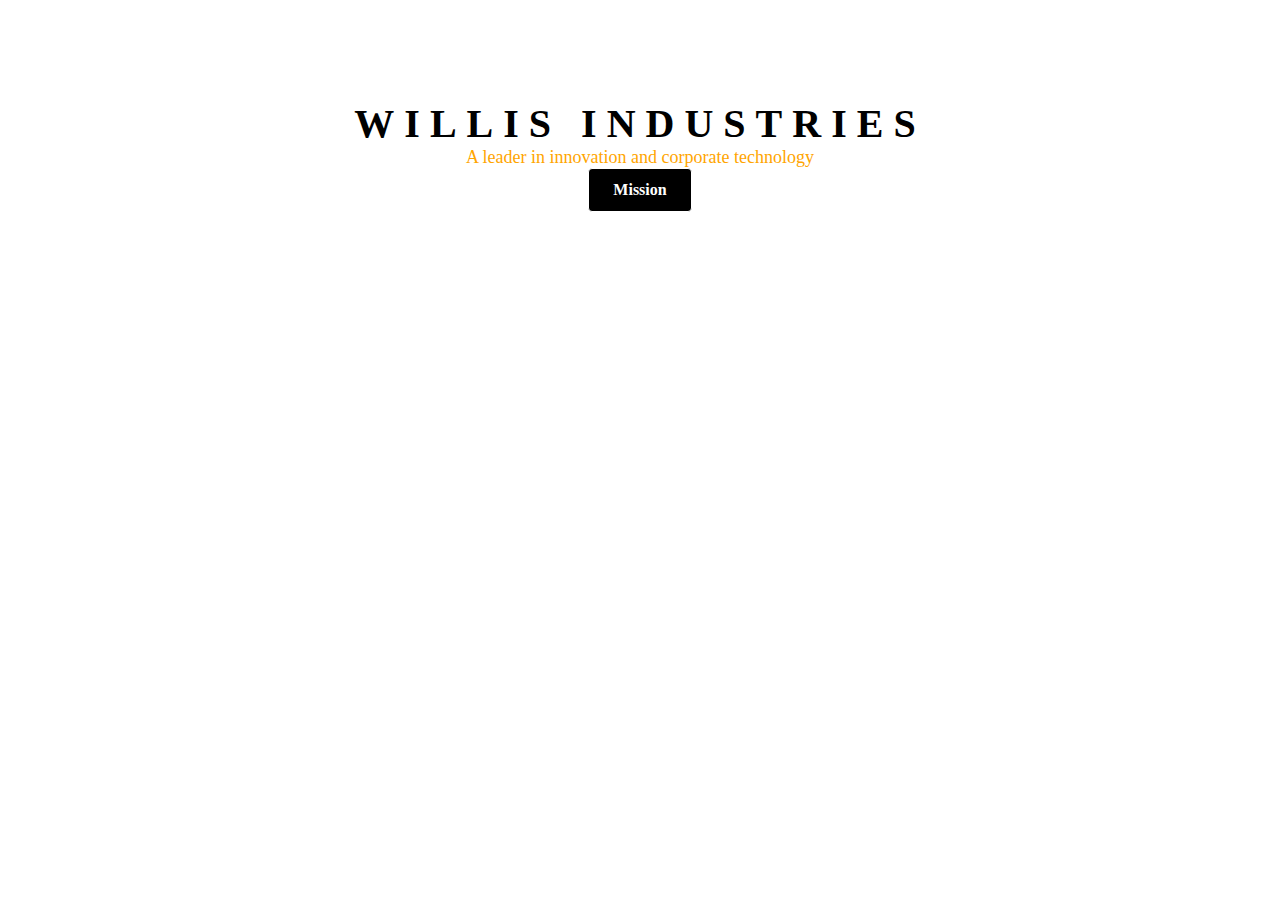
==== index.html @ cfcd04dc "test again" ====
<!DOCTYPE html>
<html lang="en">
<head>
  <title>Willis Industries</title>
  <meta name="viewport" content="width=device-width, initial-scale=1.0">
  <link rel="stylesheet" type="text/css" href="styles.css">
  <script src="script.js"></script>
  <link rel="stylesheet" href="https://cdnjs.cloudflare.com/ajax/libs/font-awesome/6.0.0-beta3/css/all.min.css">
  <link rel="stylesheet" href="https://cdnjs.cloudflare.com/ajax/libs/font-awesome/5.15.4/css/all.min.css" />


</head>
<body>

  <section class="hero">
    <div class="hero-content">
      <h1>WILLIS INDUSTRIES</h1>
      <p>A leader in innovation and corporate technology</p>
      <a href="mission.html" class="cta-button">Mission</a>
    </div>
  </section>

 















</body>
</html>
---- styles.css ----
/* Global styles */
* {
  margin: 0;
  padding: 0;
  box-sizing: border-box;
}









/*Styling for the Hero Section */

/* Hero Section */
.hero {
  color: #000000;
  padding: 100px 0;
  text-align: center;
  position: relative;

}


.hero h1 {
  letter-spacing: 10px;
  font-size: 40px;
}

.hero p {
  font-size: 18px;
  color: orange;
}




.cta-button {
  display: inline-block;
  padding: 12px 24px;
  background-color: #000;
  border: 1px solid #fff;
  color: #fff;
  text-decoration: none;
  border-radius: 4px;
  font-weight: bold;
}

.cta-button:hover {
  background-color: #fff;
  color: #000;
}
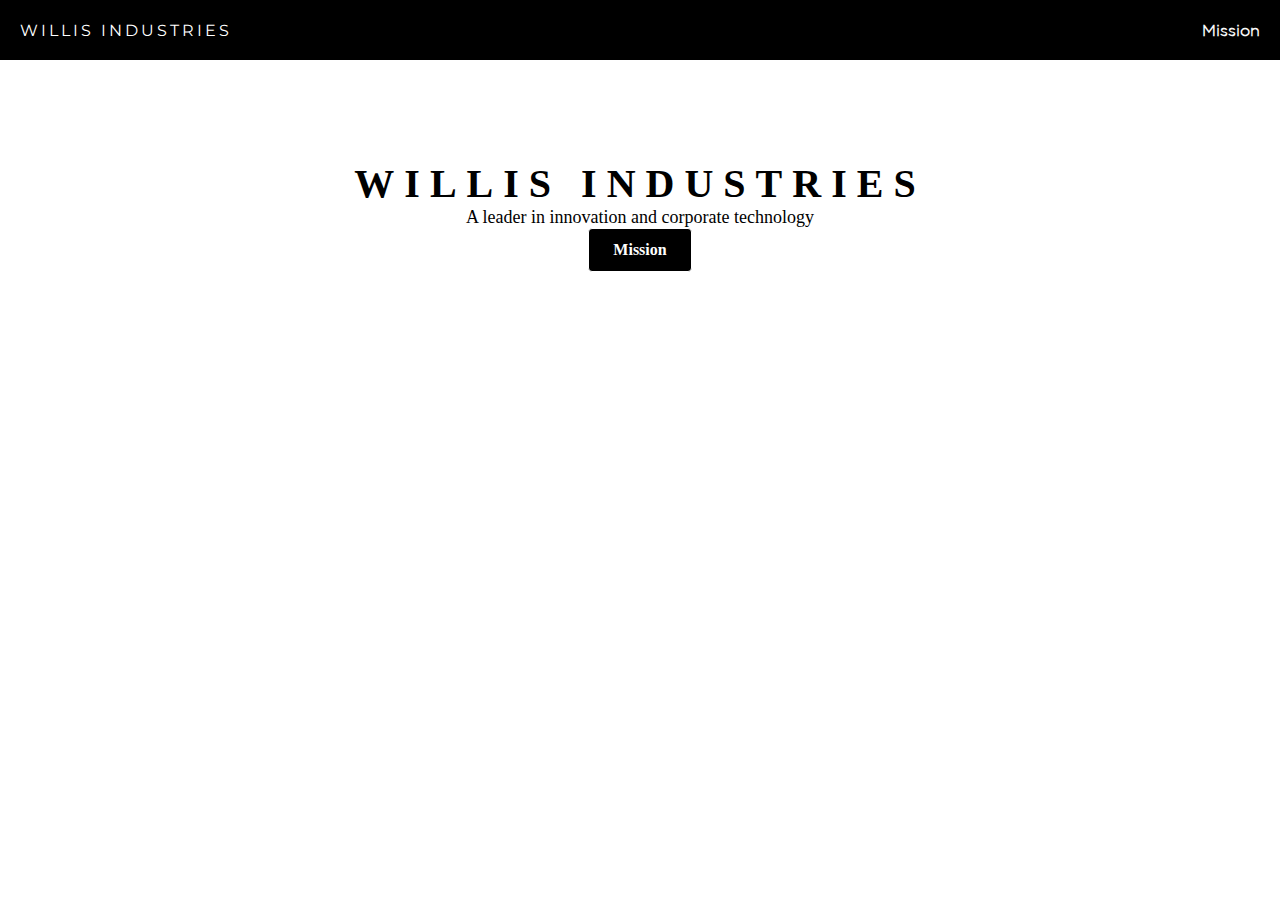
==== commit b1486e78: "test again" ====
--- a/index.html
+++ b/index.html
@@ -11,6 +11,20 @@
 
 </head>
 <body>
+  <nav class="navbar">
+    <div class="navbar-logo">
+      <a href="index.html">WILLIS INDUSTRIES</a>
+    </div>
+    <div class="navbar-menu-container">
+      <ul class="navbar-menu">
+        <li class="navbar-item"><a href="mission.html" class="navbar-link">Mission</a></li>
+      </ul>
+    </div>
+  </nav>
+
+
+
+
 
   <section class="hero">
     <div class="hero-content">
--- a/styles.css
+++ b/styles.css
@@ -4,6 +4,135 @@
   padding: 0;
   box-sizing: border-box;
 }
+
+@font-face {
+  font-family: 'Gotham';
+  src: url(font/GothamBook.ttf);
+}
+
+@font-face {
+  font-family: 'Gotham2';
+  src: url(font/GothamLight.ttf);
+
+}
+
+@font-face {
+  font-family: 'Gotham Bold';
+  src: url(font/Gotham-Bold.otf);
+}
+
+@font-face {
+  font-family: 'Montserrat';
+  src: url(font/Montserrat-Regular.ttf);
+}
+
+@font-face {
+  font-family: 'Montserrat Bold';
+  src: url(font/Montserrat-Bold.ttf);
+}
+/* navbar.css */
+
+
+
+
+/* Style the navbar */
+.navbar {
+  background-color: black;
+  height: 60px;
+  display: flex;
+  align-items: center;
+  justify-content: space-between;
+  padding: 0 20px;
+  position: sticky;
+  top: 0px;
+  left: 0;
+  width: 100%;
+  z-index: 3;
+
+}
+
+/* Add this CSS rule for the hover effect on navbar links */
+.navbar-link {
+  position: relative;
+  text-decoration: none;
+  color: #F8F8F8;
+  font-size: 16px;
+  font-weight: bold;
+  transition: color 0.3s ease;
+}
+
+.navbar-link:hover {
+  color: black;
+}
+
+.navbar-link::before {
+  content: "";
+  position: absolute;
+  top: 0;
+  left: 0;
+  background-color: white;
+  opacity: 0;
+  transform: translate(-12.5%, -36%);
+  width: calc(100% + 20px);
+  height: calc(100% + 40px);
+  transition: opacity 0.3s ease;
+  z-index: -1;
+  pointer-events: none;
+}
+
+/* Add this CSS rule for the font color transition on hover */
+.navbar-link:hover::before {
+  opacity: 1;
+  transform: translate(-12.5%, -36%) scale(1.05);
+}
+
+/* Modify the CSS rule for the scroll effect */
+.navbar-scrolled {
+  background-color: rgb(255, 255, 255);
+  border-bottom: .5px solid rgb(241, 241, 241);
+}
+
+.navbar-scrolled .navbar-link::before {
+  background-color: black;
+}
+
+/* Add this CSS rule for the font color transition on hover when scrolled */
+.navbar-scrolled .navbar-link:hover {
+  color: black;
+}
+
+
+
+
+
+/* Style the navbar logo */
+.navbar-logo {
+  width: auto;
+}
+
+.navbar-logo a {
+  text-decoration: none;
+  color: white;
+  font-family: 'Montserrat';
+  letter-spacing: 3px;
+}
+
+
+
+/* Style the navbar items */
+.navbar-item {
+  display: inline-block;
+  margin-left: 20px;
+  font-family: 'Gotham2'
+}
+
+
+
+
+
+/* Rest of your existing navbar styles */
+
+
 
 
 
@@ -32,7 +161,6 @@
 
 .hero p {
   font-size: 18px;
-  color: orange;
 }
 
 
@@ -52,9 +180,29 @@
 .cta-button:hover {
   background-color: #fff;
   color: #000;
-}
-
-
-
-
-
+  font-family: 'Gotham2'
+}
+
+
+
+/* About Section */
+
+
+
+
+.letter-content p {
+  margin-bottom: 10px;
+  line-height: 25px;
+}
+
+.letter {
+  max-width: 500px;
+  margin: 0 auto;
+  background-color: #fff;
+  padding: 30px 20px;
+  border: 1px solid #ccc;
+  border-radius: 5px;
+  text-align: left;
+  height: 100%;
+}
+
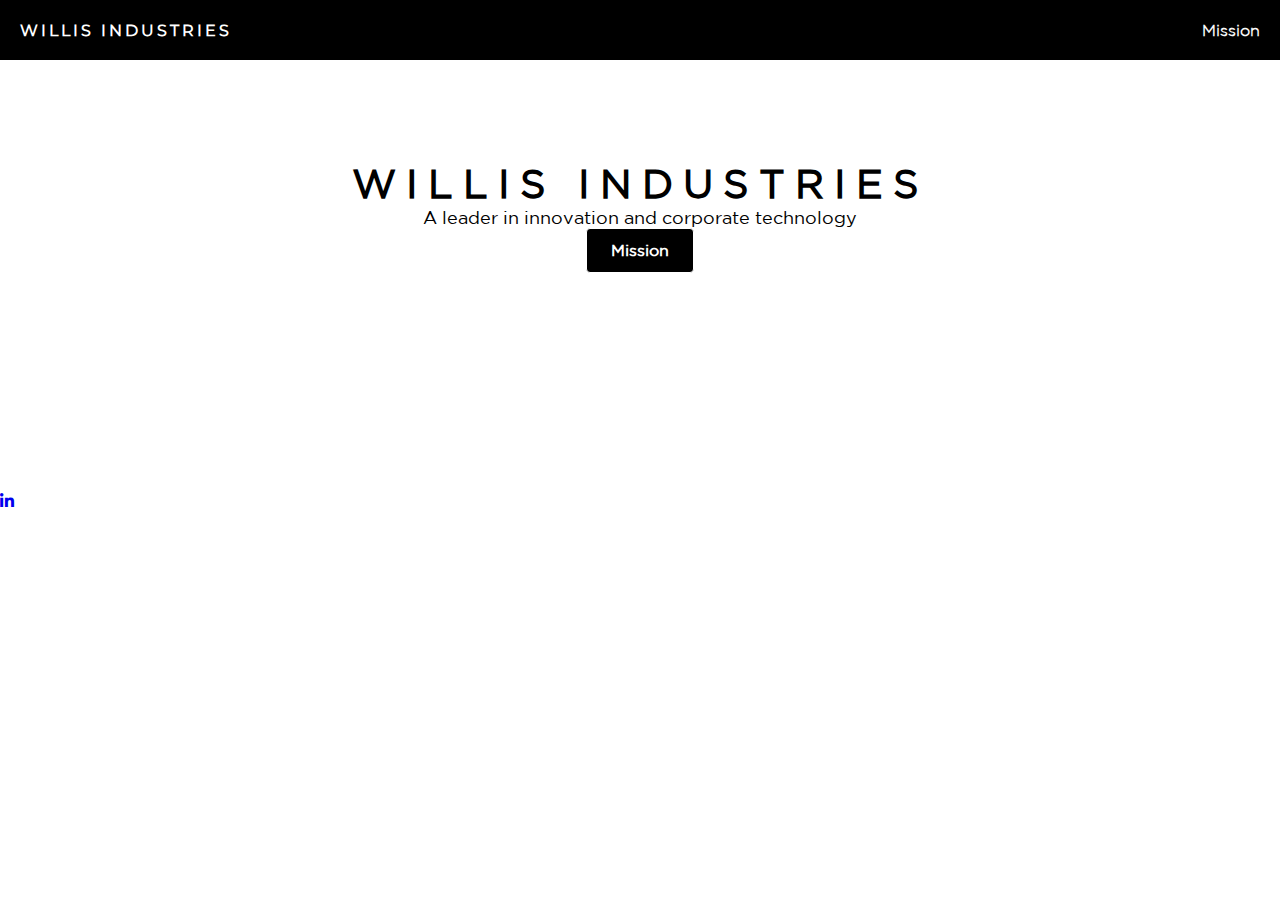
==== commit fc83c2a1: "footer and body" ====
--- a/index.html
+++ b/index.html
@@ -13,7 +13,7 @@
 <body>
   <nav class="navbar">
     <div class="navbar-logo">
-      <a href="index.html">WILLIS INDUSTRIES</a>
+      <a href="index.html"><strong>WILLIS INDUSTRIES</strong></a>
     </div>
     <div class="navbar-menu-container">
       <ul class="navbar-menu">
@@ -28,7 +28,7 @@
 
   <section class="hero">
     <div class="hero-content">
-      <h1>WILLIS INDUSTRIES</h1>
+      <h1><strong>WILLIS INDUSTRIES</strong></h1>
       <p>A leader in innovation and corporate technology</p>
       <a href="mission.html" class="cta-button">Mission</a>
     </div>
@@ -39,6 +39,23 @@
 
 
 
+<footer class="footer">
+  <div class="footer-links">
+    <ul>
+      <li><a href="#">Mission</a></li>
+      <li><a href="#">Solutions</a></li>
+      <li><a href="#">Projects</a></li>
+      <li><a href="#">Investors</a></li>
+      <li><a href="#">Reports</a></li>
+    </ul>
+  </div>
+  <div class="footer-info">
+    <p>&copy; 2023 Willis Industries. All rights reserved.</p>
+    <ul class="footer-social">
+      <li><a href="https://www.linkedin.com/company/willisindustries"><i class="fab fa-linkedin-in"></i></a></li>
+    </ul>
+  </div>
+</footer>
 
 
 
--- a/styles.css
+++ b/styles.css
@@ -32,6 +32,11 @@
 }
 /* navbar.css */
 
+/* Reset default margin and padding */
+body, nav, ul, li {
+  font-family: 'Gotham', Arial, Helvetica, sans-serif;
+  color: #fff;
+}
 
 
 
@@ -183,7 +188,33 @@
   font-family: 'Gotham2'
 }
 
-
+/*test*/
+
+
+
+
+/* Footer Section */
+.footer {
+  padding: 10px 0;
+}
+
+.footer-links li {
+  margin: 0 5px;
+}
+
+.footer-info p {
+  font-size: 12px;
+}
+
+.footer-social a {
+  font-size: 16px;
+}
+
+.footer-links a {
+  font-size: 12px;
+  color: #fff;
+  font-family: 'Gotham Bold';
+}
 
 /* About Section */
 
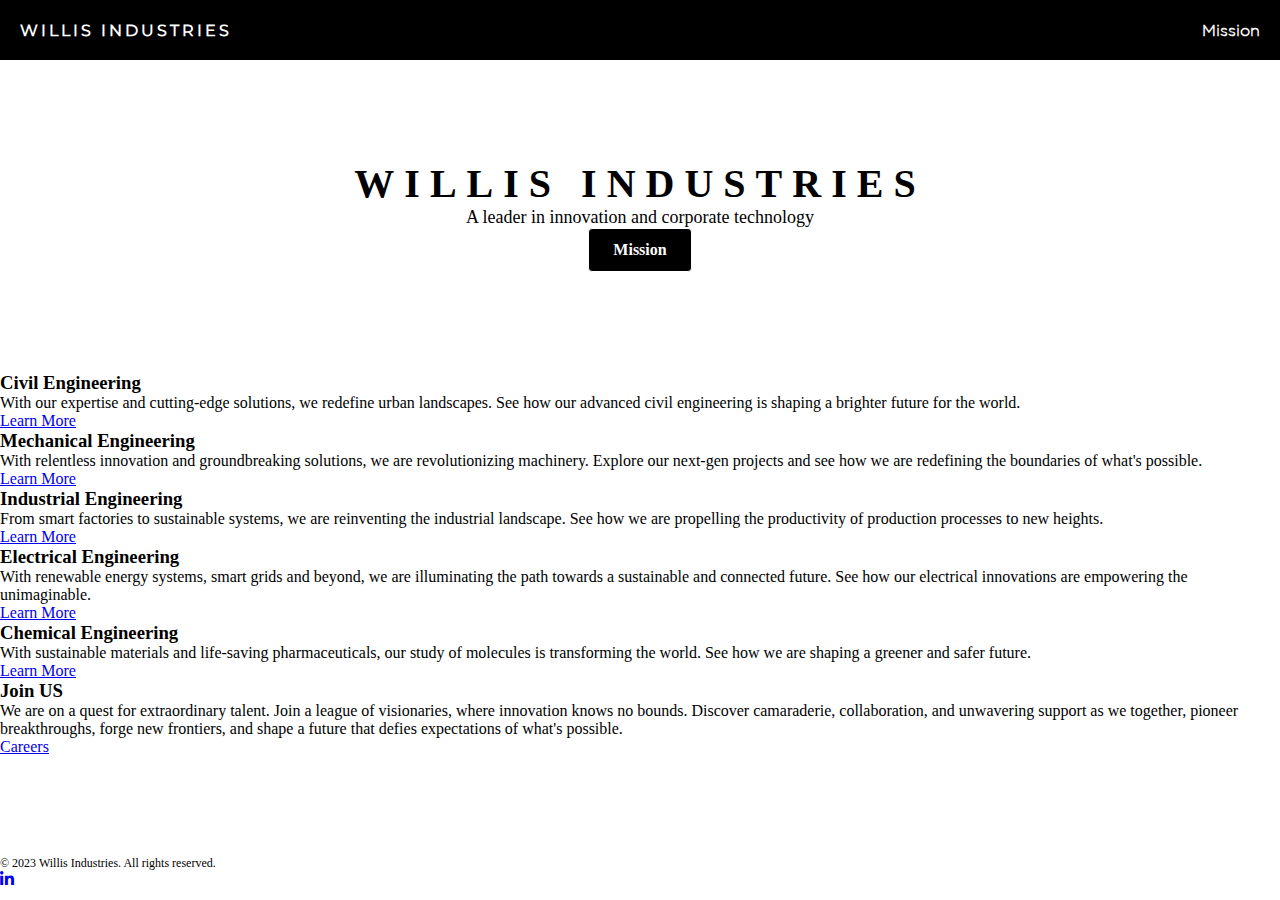
==== commit b87cdec5: "test again (body)" ====
--- a/index.html
+++ b/index.html
@@ -34,7 +34,65 @@
     </div>
   </section>
 
- 
+  <section id="boxes">
+
+
+      <div class="box civil">
+        <div class="box-overlay">
+          <div class="box-content">
+            <h3 class="box-title">Civil Engineering</h3>
+            <p class="box-description">With our expertise and cutting-edge solutions, we redefine urban landscapes. See how our advanced civil engineering is shaping a brighter future for the world.</p>
+            <a href="civil.html" class="box-learn-more">Learn More</a>
+          </div>
+        </div>
+      </div>
+      <div class="box mechanical">
+        <div class="box-overlay">
+          <div class="box-content">
+            <h3 class="box-title">Mechanical Engineering</h3>
+            <p class="box-description">With relentless innovation and groundbreaking solutions, we are revolutionizing machinery. Explore our next-gen projects and see how we are redefining the boundaries of what's possible. </p>
+            <a href="mechanical.html" class="box-learn-more">Learn More</a>
+          </div>
+        </div>
+      </div>
+      <div class="box industrial">
+        <div class="box-overlay">
+          <div class="box-content">
+            <h3 class="box-title">Industrial Engineering</h3>
+            <p class="box-description">From smart factories to sustainable systems, we are reinventing the industrial landscape. See how we are propelling the productivity of production processes to new heights.</p>
+            <a href="industrial.html" class="box-learn-more">Learn More</a>
+          </div>
+        </div>
+      </div>
+      <div class="box electric">
+        <div class="box-overlay">
+          <div class="box-content">
+            <h3 class="box-title">Electrical Engineering</h3>
+            <p class="box-description">With renewable energy systems, smart grids and beyond, we are illuminating the path towards a sustainable and connected future. See how our electrical innovations are empowering the unimaginable.</p>
+            <a href="electrical.html" class="box-learn-more">Learn More</a>
+          </div>
+        </div>
+      </div>
+      <div class="box chemical">
+        <div class="box-overlay">
+          <div class="box-content">
+            <h3 class="box-title">Chemical Engineering</h3>
+            <p class="box-description">With sustainable materials and life-saving pharmaceuticals, our study of molecules is transforming the world. See how we are shaping a greener and safer future.</p>
+            <a href="chemical.html" class="box-learn-more">Learn More</a>
+          </div>
+        </div>
+      </div>
+      <div class="box join">
+        <div class="box-overlay">
+          <div class="box-content">
+            <h3 class="box-title">Join US</h3>
+            <p class="box-description">We are on a quest for extraordinary talent. Join a league of visionaries, where innovation knows no bounds. Discover camaraderie, collaboration, and unwavering support as we together, pioneer breakthroughs, forge new frontiers, and shape a future that defies expectations of what's possible.</p>
+            <a href="carrers.html" class="box-learn-more">Careers</a>
+          </div>
+        </div>
+      </div>
+
+  </section>
 
 
 
--- a/styles.css
+++ b/styles.css
@@ -32,11 +32,6 @@
 }
 /* navbar.css */
 
-/* Reset default margin and padding */
-body, nav, ul, li {
-  font-family: 'Gotham', Arial, Helvetica, sans-serif;
-  color: #fff;
-}
 
 
 
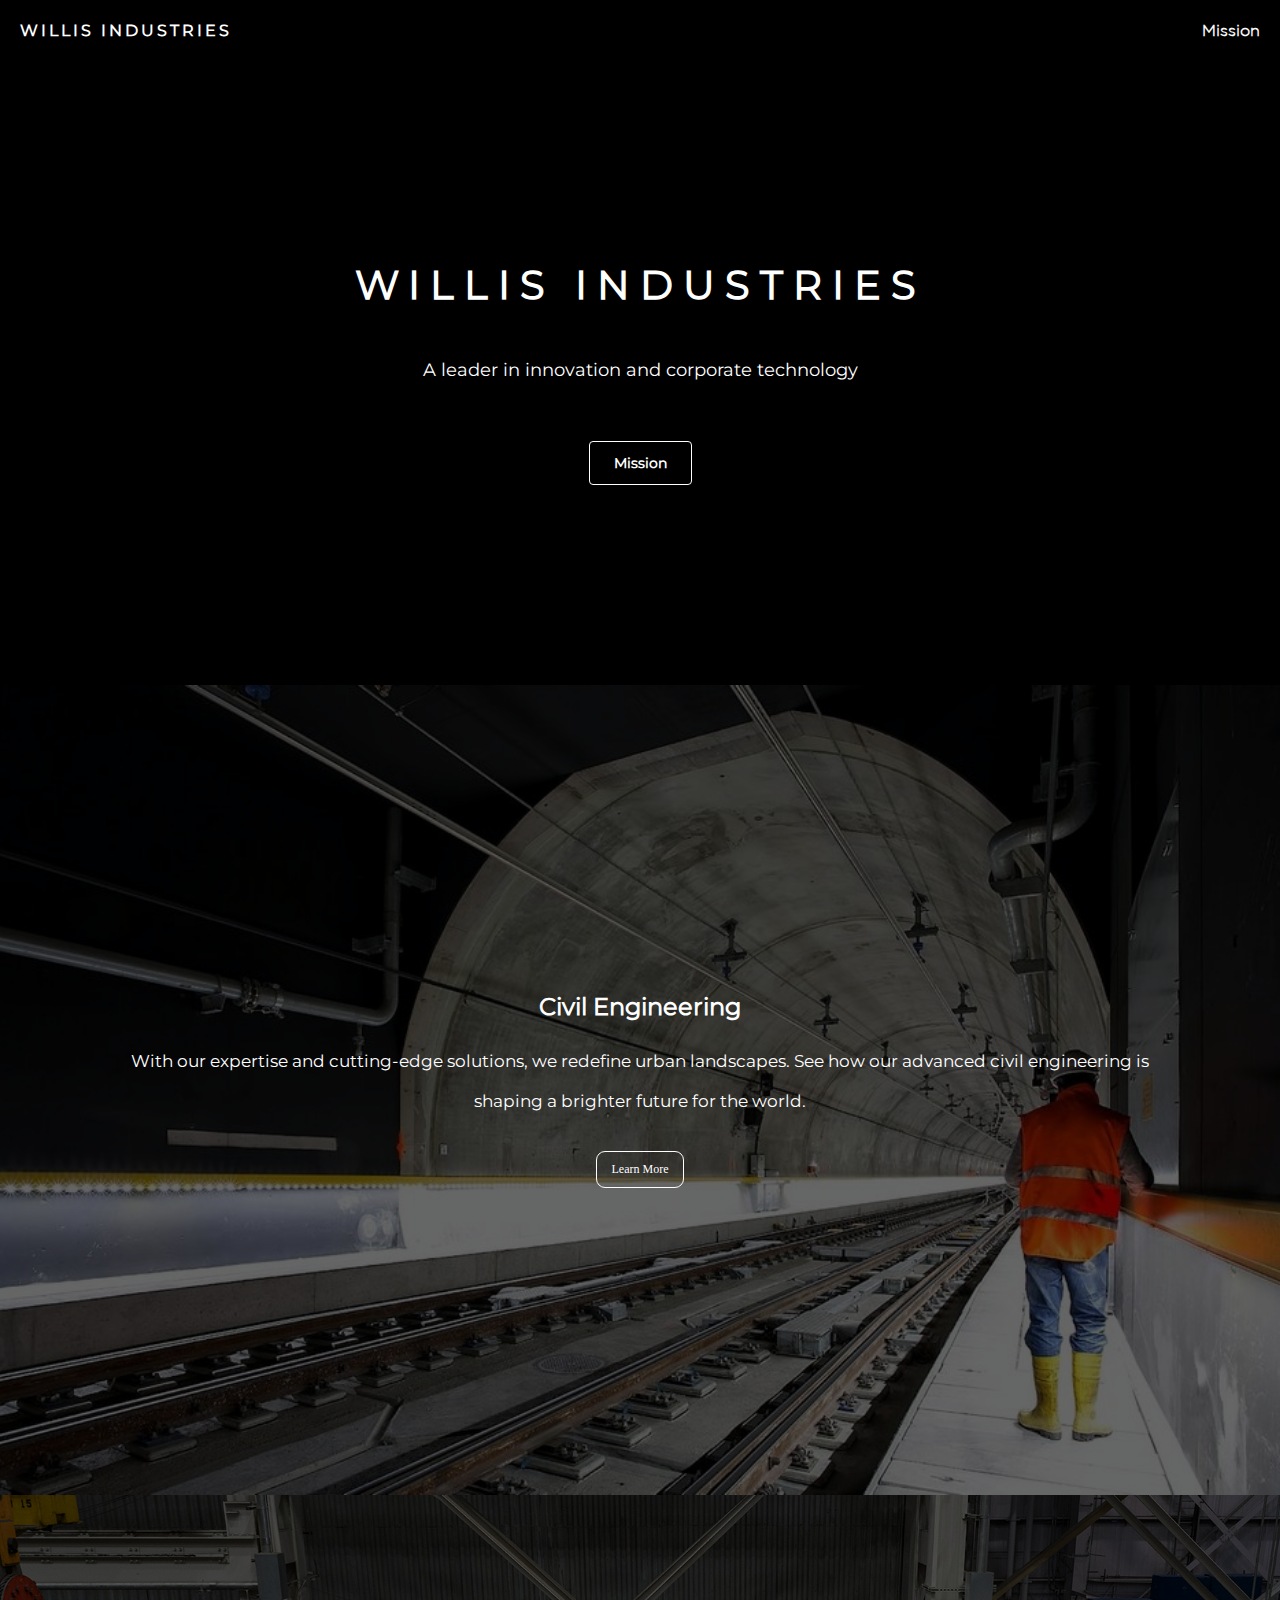
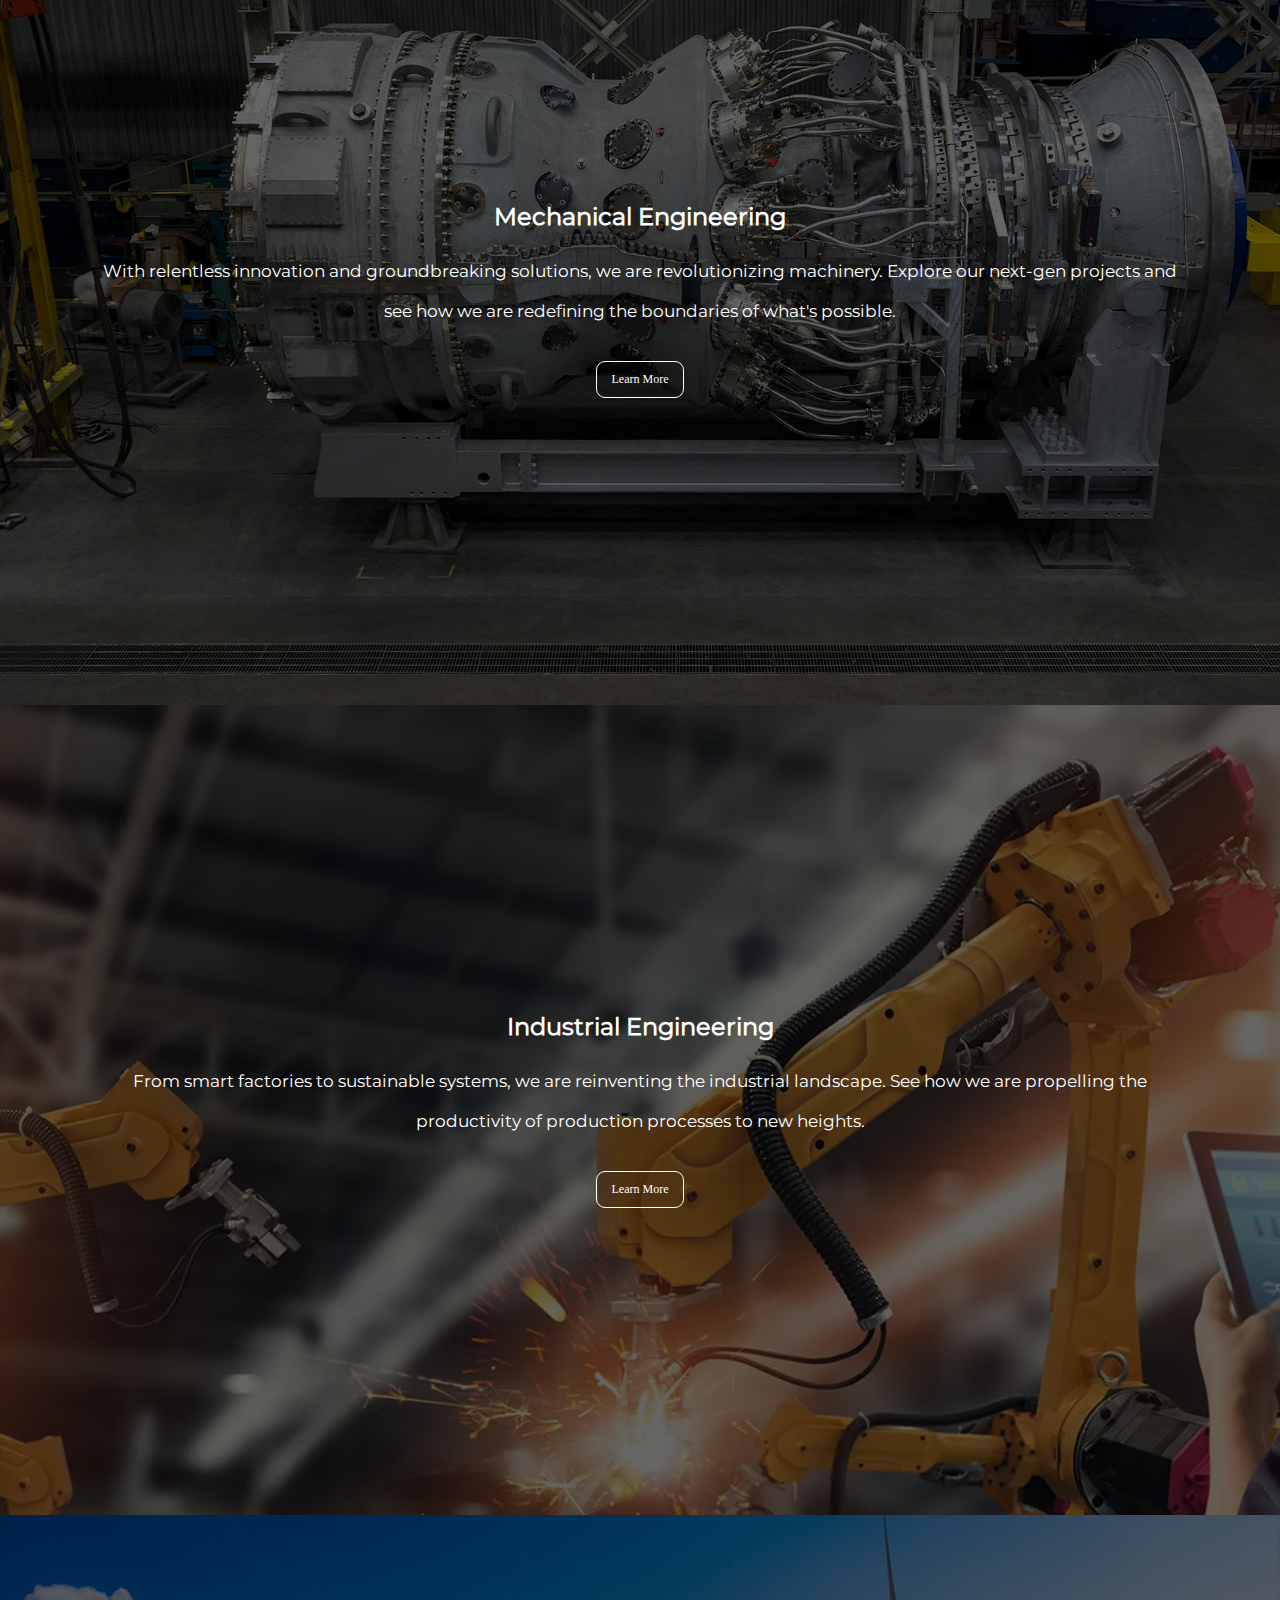
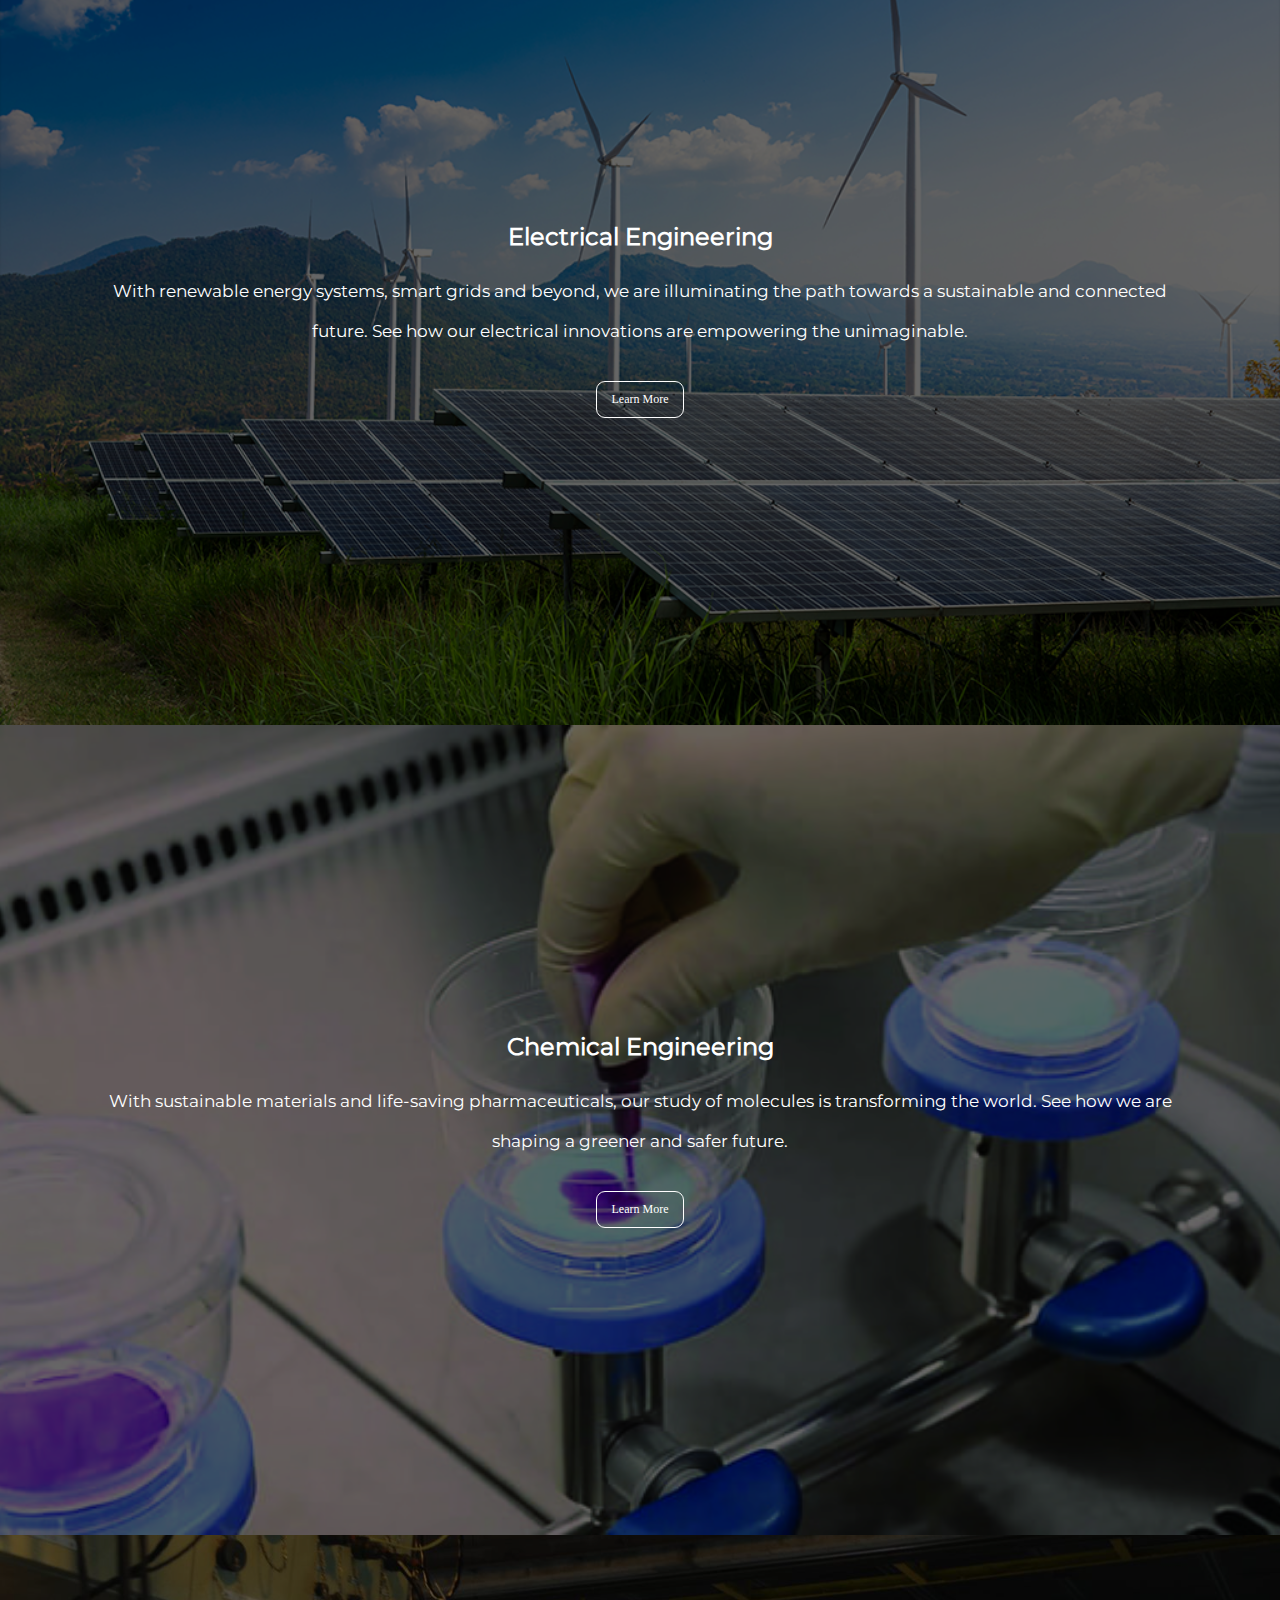
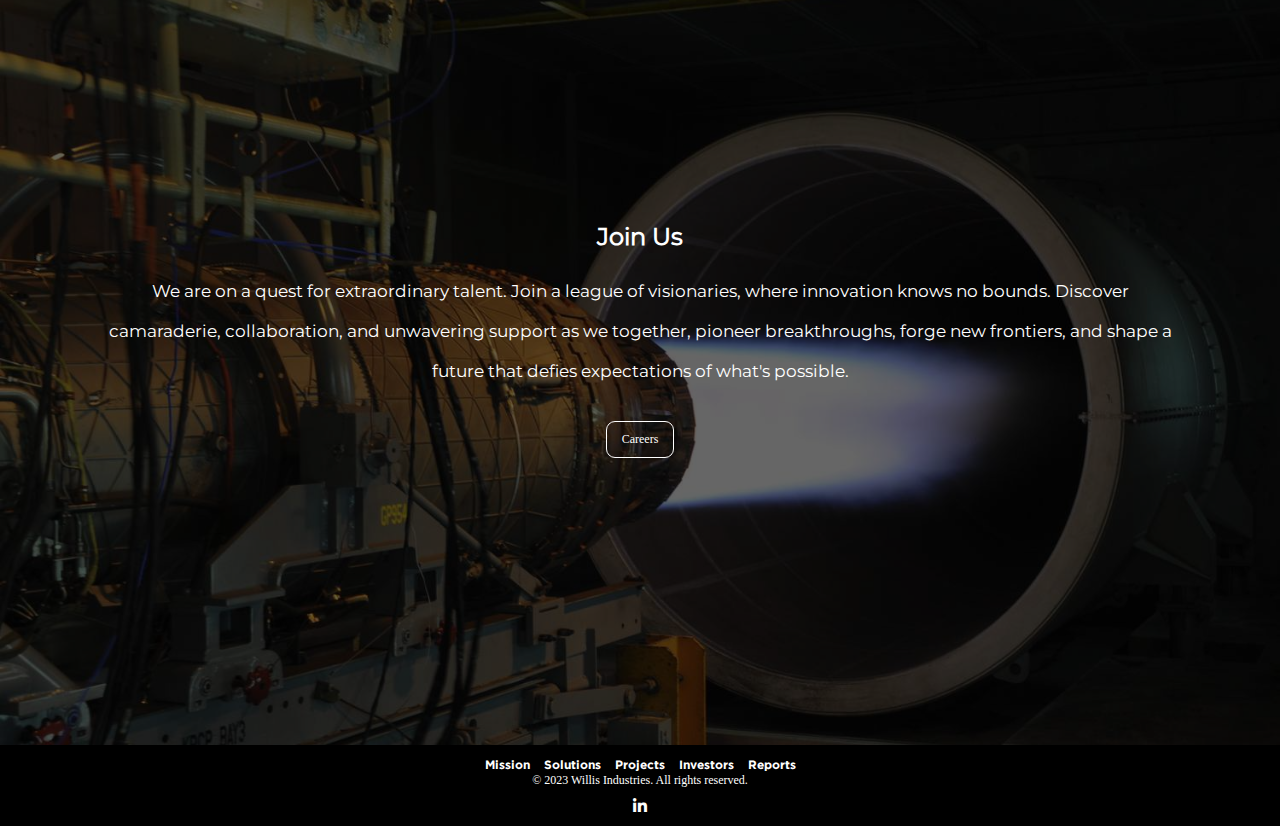
==== commit 2ba2d008: "New Mobile and web CSS styles.CSS" ====
--- a/index.html
+++ b/index.html
@@ -85,7 +85,7 @@
       <div class="box join">
         <div class="box-overlay">
           <div class="box-content">
-            <h3 class="box-title">Join US</h3>
+            <h3 class="box-title">Join Us</h3>
             <p class="box-description">We are on a quest for extraordinary talent. Join a league of visionaries, where innovation knows no bounds. Discover camaraderie, collaboration, and unwavering support as we together, pioneer breakthroughs, forge new frontiers, and shape a future that defies expectations of what's possible.</p>
             <a href="carrers.html" class="box-learn-more">Careers</a>
           </div>
--- a/styles.css
+++ b/styles.css
@@ -32,55 +32,62 @@
 }
 /* navbar.css */
 
-
-
-
-/* Style the navbar */
-.navbar {
-  background-color: black;
-  height: 60px;
-  display: flex;
-  align-items: center;
-  justify-content: space-between;
-  padding: 0 20px;
-  position: sticky;
-  top: 0px;
-  left: 0;
-  width: 100%;
-  z-index: 3;
-
-}
-
-/* Add this CSS rule for the hover effect on navbar links */
-.navbar-link {
-  position: relative;
-  text-decoration: none;
-  color: #F8F8F8;
-  font-size: 16px;
-  font-weight: bold;
-  transition: color 0.3s ease;
-}
-
-.navbar-link:hover {
-  color: black;
-}
-
-.navbar-link::before {
-  content: "";
-  position: absolute;
-  top: 0;
-  left: 0;
-  background-color: white;
-  opacity: 0;
-  transform: translate(-12.5%, -36%);
-  width: calc(100% + 20px);
-  height: calc(100% + 40px);
-  transition: opacity 0.3s ease;
-  z-index: -1;
-  pointer-events: none;
-}
-
-/* Add this CSS rule for the font color transition on hover */
+/* Reset default margin and padding */
+
+
+
+/* Add a media query for screens with a maximum width of 700px (iPhone 13 width) */
+@media (max-width: 700px) {
+
+  body {
+    background-color: #000;
+  }
+
+  /*Nav Section */
+
+  .navbar {
+    background-color: black;
+    height: 60px;
+    display: flex;
+    align-items: center;
+    justify-content: space-between;
+    padding: 0 20px;
+    position: sticky;
+    top: 0px;
+    left: 0;
+    width: 100%;
+    z-index: 3;
+  
+  }
+
+  .navbar-link {
+    position: relative;
+    text-decoration: none;
+    color: #F8F8F8;
+    font-size: 16px;
+    font-weight: bold;
+  }
+  
+  .navbar-link:hover {
+    color: black;
+  }
+
+  .navbar-link::before {
+    content: "";
+    position: absolute;
+    top: 0;
+    left: 0;
+    background-color: white;
+    opacity: 0;
+    transform: translate(-12.5%, -36%);
+    width: calc(100% + 20px);
+    height: calc(100% + 40px);
+    transition: opacity 0.3s ease;
+    z-index: -1;
+    pointer-events: none;
+  }
+
+  /* Add this CSS rule for the font color transition on hover */
 .navbar-link:hover::before {
   opacity: 1;
   transform: translate(-12.5%, -36%) scale(1.05);
@@ -101,10 +108,6 @@
   color: black;
 }
 
-
-
-
-
 /* Style the navbar logo */
 .navbar-logo {
   width: auto;
@@ -117,101 +120,191 @@
   letter-spacing: 3px;
 }
 
-
-
 /* Style the navbar items */
 .navbar-item {
   display: inline-block;
   margin-left: 20px;
-  font-family: 'Gotham2'
-}
-
-
-
-
-
-/* Rest of your existing navbar styles */
-
-
-
-
-
-
-
-
-
-
-
-/*Styling for the Hero Section */
+  font-family: 'Gotham2';
+  
+}
 
 /* Hero Section */
 .hero {
-  color: #000000;
-  padding: 100px 0;
-  text-align: center;
-  position: relative;
-
-}
-
+  padding: 200px 0px;
+  background-color: black;
+  color: #fff;
+  text-align: center;
+}
 
 .hero h1 {
-  letter-spacing: 10px;
-  font-size: 40px;
+  font-size: 28px;
+  letter-spacing: 5px;
+  font-family: 'Montserrat';
 }
 
 .hero p {
-  font-size: 18px;
-}
-
-
-
+  font-size: 16px;
+  margin-bottom: 30px;
+  margin-top: 40px;
+  font-family: 'Montserrat';
+}
 
 .cta-button {
   display: inline-block;
-  padding: 12px 24px;
   background-color: #000;
   border: 1px solid #fff;
   color: #fff;
+  font-family: 'Montserrat';
   text-decoration: none;
   border-radius: 4px;
   font-weight: bold;
+  margin-top: 20px;
+  padding: 15px 20px;
+  font-size: 14px;
 }
 
 .cta-button:hover {
   background-color: #fff;
   color: #000;
-  font-family: 'Gotham2'
-}
-
-/*test*/
-
-
-
+}
+
+
+.box-content {
+  position: absolute;
+  width: 100%;
+  height: 100%;
+  flex-direction: column; /* Add this line */
+  display: flex;
+  align-items: center;
+  justify-content: center; /* Updated alignment */
+  background-color: rgba(0, 0, 0, 0.6);
+  gap: 20px;
+  
+}
+
+.box-overlay {
+  position: relative;
+  width: 100%;
+  height: 100%;
+  padding-bottom: 100vh;
+  }
+
+.box-title {
+  color: #fff;
+  text-align: center;
+  font-size: 18px;
+  margin-left: 0;
+  font-family: 'Montserrat';
+}
+
+.box-description {
+  color: #fff;
+  font-size: 17px;
+  padding-right: 20px;
+  line-height: 40px;
+  text-align: center;
+  font-family: 'Montserrat';
+}
+
+.box-learn-more {
+  display: inline-block;
+  background-color: transparent;
+  border: 1px solid #fff;
+  border-radius: 9px;
+  color: #fff;
+  text-decoration: none;
+  padding: 10px 15px;
+  font-size: 12px;
+  margin-left: 0;
+  margin-top: 10px;
+
+}
+
+.box-learn-more:hover {
+  background-color: #fff;
+  transition: 0.5s;
+  color: #000;
+  }
+
+.mechanical {
+  background-image: url(images/gas.jpg);
+  background-size: cover;
+
+}
+
+.electric {
+  background-image: url(images/connect4.png);
+  background-size: cover;
+  background-position: center;
+}
+
+.industrial {
+  background-image: url(images/indust.webp);
+  background-size: cover;
+  background-position: center;
+}
+
+.chemical {
+  background-image: url(images/chemistry.jpeg);
+  background-size: cover;
+  background-position: center;
+}
+
+.civil {
+  background-image: url(images/civil.jpg);
+  background-size: cover;
+  background-position: center;
+}
+
+.join {
+background-image: url(images/engine3.jpg);
+background-size: cover;
+background-position: center;
+}
 
 /* Footer Section */
 .footer {
   padding: 10px 0;
+  background-color: #000000;
+  color: #FFFFFF;
+  text-align: center;
 }
 
 .footer-links li {
   margin: 0 5px;
+  display: inline-block;
 }
 
 .footer-info p {
   font-size: 12px;
+  margin-bottom: 10px;
 }
 
 .footer-social a {
   font-size: 16px;
+  color: #FFFFFF;
+  text-decoration: none;
 }
 
 .footer-links a {
   font-size: 12px;
   color: #fff;
   font-family: 'Gotham Bold';
+  text-decoration: none;
 }
 
 /* About Section */
+
+#about {
+  padding: 80px 0;
+  background-image: url(images/spaceagain.jpg);
+  text-align: center;
+  }
+
+  #about h2 {
+    font-size: 32px;
+    margin-bottom: 40px;
+    }
 
 
 
@@ -220,6 +313,10 @@
   margin-bottom: 10px;
   line-height: 25px;
 }
+
+.letter-content p:last-child {
+  margin-bottom: 0;
+  }
 
 .letter {
   max-width: 500px;
@@ -232,3 +329,298 @@
   height: 100%;
 }
 
+}
+
+@media (min-width: 700px) {
+
+  body {
+    background-color: #000;
+  }
+
+  /*Nav Section */
+
+  .navbar {
+    background-color: black;
+    height: 60px;
+    display: flex;
+    align-items: center;
+    justify-content: space-between;
+    padding: 0 20px;
+    position: sticky;
+    top: 0px;
+    left: 0;
+    width: 100%;
+    z-index: 3;
+  
+  }
+
+  .navbar-link {
+    position: relative;
+    text-decoration: none;
+    color: #F8F8F8;
+    font-size: 16px;
+    font-weight: bold;
+  }
+  
+  .navbar-link:hover {
+    color: black;
+  }
+
+  .navbar-link::before {
+    content: "";
+    position: absolute;
+    top: 0;
+    left: 0;
+    background-color: white;
+    opacity: 0;
+    transform: translate(-12.5%, -36%);
+    width: calc(100% + 20px);
+    height: calc(100% + 40px);
+    transition: opacity 0.3s ease;
+    z-index: -1;
+    pointer-events: none;
+  }
+
+  /* Add this CSS rule for the font color transition on hover */
+.navbar-link:hover::before {
+  opacity: 1;
+  transform: translate(-12.5%, -36%) scale(1.05);
+}
+
+/* Modify the CSS rule for the scroll effect */
+.navbar-scrolled {
+  background-color: rgb(255, 255, 255);
+  border-bottom: .5px solid rgb(241, 241, 241);
+}
+
+.navbar-scrolled .navbar-link::before {
+  background-color: black;
+}
+
+/* Add this CSS rule for the font color transition on hover when scrolled */
+.navbar-scrolled .navbar-link:hover {
+  color: black;
+}
+
+/* Style the navbar logo */
+.navbar-logo {
+  width: auto;
+}
+
+.navbar-logo a {
+  text-decoration: none;
+  color: white;
+  font-family: 'Montserrat';
+  letter-spacing: 3px;
+}
+
+/* Style the navbar items */
+.navbar-item {
+  display: inline-block;
+  margin-left: 20px;
+  font-family: 'Gotham2';
+  
+}
+
+/* Hero Section */
+.hero {
+  padding: 200px 0px;
+  background-color: black;
+  color: #fff;
+  text-align: center;
+}
+
+.hero h1 {
+  font-size: 40px;
+  letter-spacing: 10px;
+  font-family: 'Montserrat';
+}
+
+.hero p {
+  font-size: 18px;
+  margin-bottom: 40px;
+  margin-top: 50px;
+  font-family: 'Montserrat';
+}
+
+.cta-button {
+  display: inline-block;
+  background-color: #000;
+  border: 1px solid #fff;
+  color: #fff;
+  font-family: 'Montserrat';
+  text-decoration: none;
+  border-radius: 4px;
+  font-weight: bold;
+  margin-top: 20px;
+  padding: 12px 24px;
+  font-size: 14px;
+}
+
+.cta-button:hover {
+  background-color: #fff;
+  color: #000;
+}
+
+
+.box-content {
+  position: absolute;
+  width: 100%;
+  height: 100%;
+  flex-direction: column; /* Add this line */
+  display: flex;
+  align-items: center;
+  justify-content: center; /* Updated alignment */
+  background-color: rgba(0, 0, 0, 0.6) ;
+  gap: 20px;
+}
+
+.box-overlay {
+  position: relative;
+  width: 100%;
+  height: 100%;
+  padding-bottom: 90vh;
+  }
+
+.box-title {
+  color: #fff;
+  text-align: center;
+  font-size: 24px;
+  margin-left: 0;
+  font-family: 'Montserrat';
+}
+
+.box-description {
+  color: #fff;
+  font-size: 17px;
+  padding-right: 100px;
+  padding-left: 100px;
+  line-height: 40px;
+  text-align: center;
+  font-family: 'Montserrat';
+}
+
+.box-learn-more {
+  display: inline-block;
+  background-color: transparent;
+  border: 1px solid #fff;
+  border-radius: 9px;
+  color: #fff;
+  text-decoration: none;
+  padding: 10px 15px;
+  font-size: 12px;
+  margin-left: 0;
+  margin-top: 10px;
+
+}
+
+.box-learn-more:hover {
+  background-color: #fff;
+  transition: 0.5s;
+  color: #000;
+  }
+
+.mechanical {
+  background-image: url(images/gas.jpg);
+  background-size: cover;
+
+}
+
+.electric {
+  background-image: url(images/connect4.png);
+  background-size: cover;
+  background-position: center;
+}
+
+.industrial {
+  background-image: url(images/indust.webp);
+  background-size: cover;
+  background-position: center;
+}
+
+.chemical {
+  background-image: url(images/chemistry.jpeg);
+  background-size: cover;
+  background-position: center;
+}
+
+.civil {
+  background-image: url(images/civil.jpg);
+  background-size: cover;
+  background-position: center;
+}
+
+.join {
+background-image: url(images/engine3.jpg);
+background-size: cover;
+background-position: center;
+}
+
+/* Footer Section */
+.footer {
+  padding: 10px 0;
+  background-color: #000000;
+  color: #FFFFFF;
+  text-align: center;
+}
+
+.footer-links li {
+  margin: 0 5px;
+  display: inline-block;
+}
+
+.footer-info p {
+  font-size: 12px;
+  margin-bottom: 10px;
+}
+
+.footer-social a {
+  font-size: 16px;
+  color: #FFFFFF;
+  text-decoration: none;
+}
+
+.footer-links a {
+  font-size: 12px;
+  color: #fff;
+  font-family: 'Gotham Bold';
+  text-decoration: none;
+}
+
+/* About Section */
+
+#about {
+  padding: 80px 0;
+  background-image: url(images/spaceagain.jpg);
+  text-align: center;
+  }
+
+  #about h2 {
+    font-size: 32px;
+    margin-bottom: 40px;
+    }
+
+
+
+
+.letter-content p {
+  margin-bottom: 10px;
+  line-height: 25px;
+}
+
+.letter-content p:last-child {
+  margin-bottom: 0;
+  }
+
+.letter {
+  max-width: 500px;
+  margin: 0 auto;
+  background-color: #fff;
+  padding: 30px 20px;
+  border: 1px solid #ccc;
+  border-radius: 5px;
+  text-align: left;
+  height: 100%;
+}
+
+}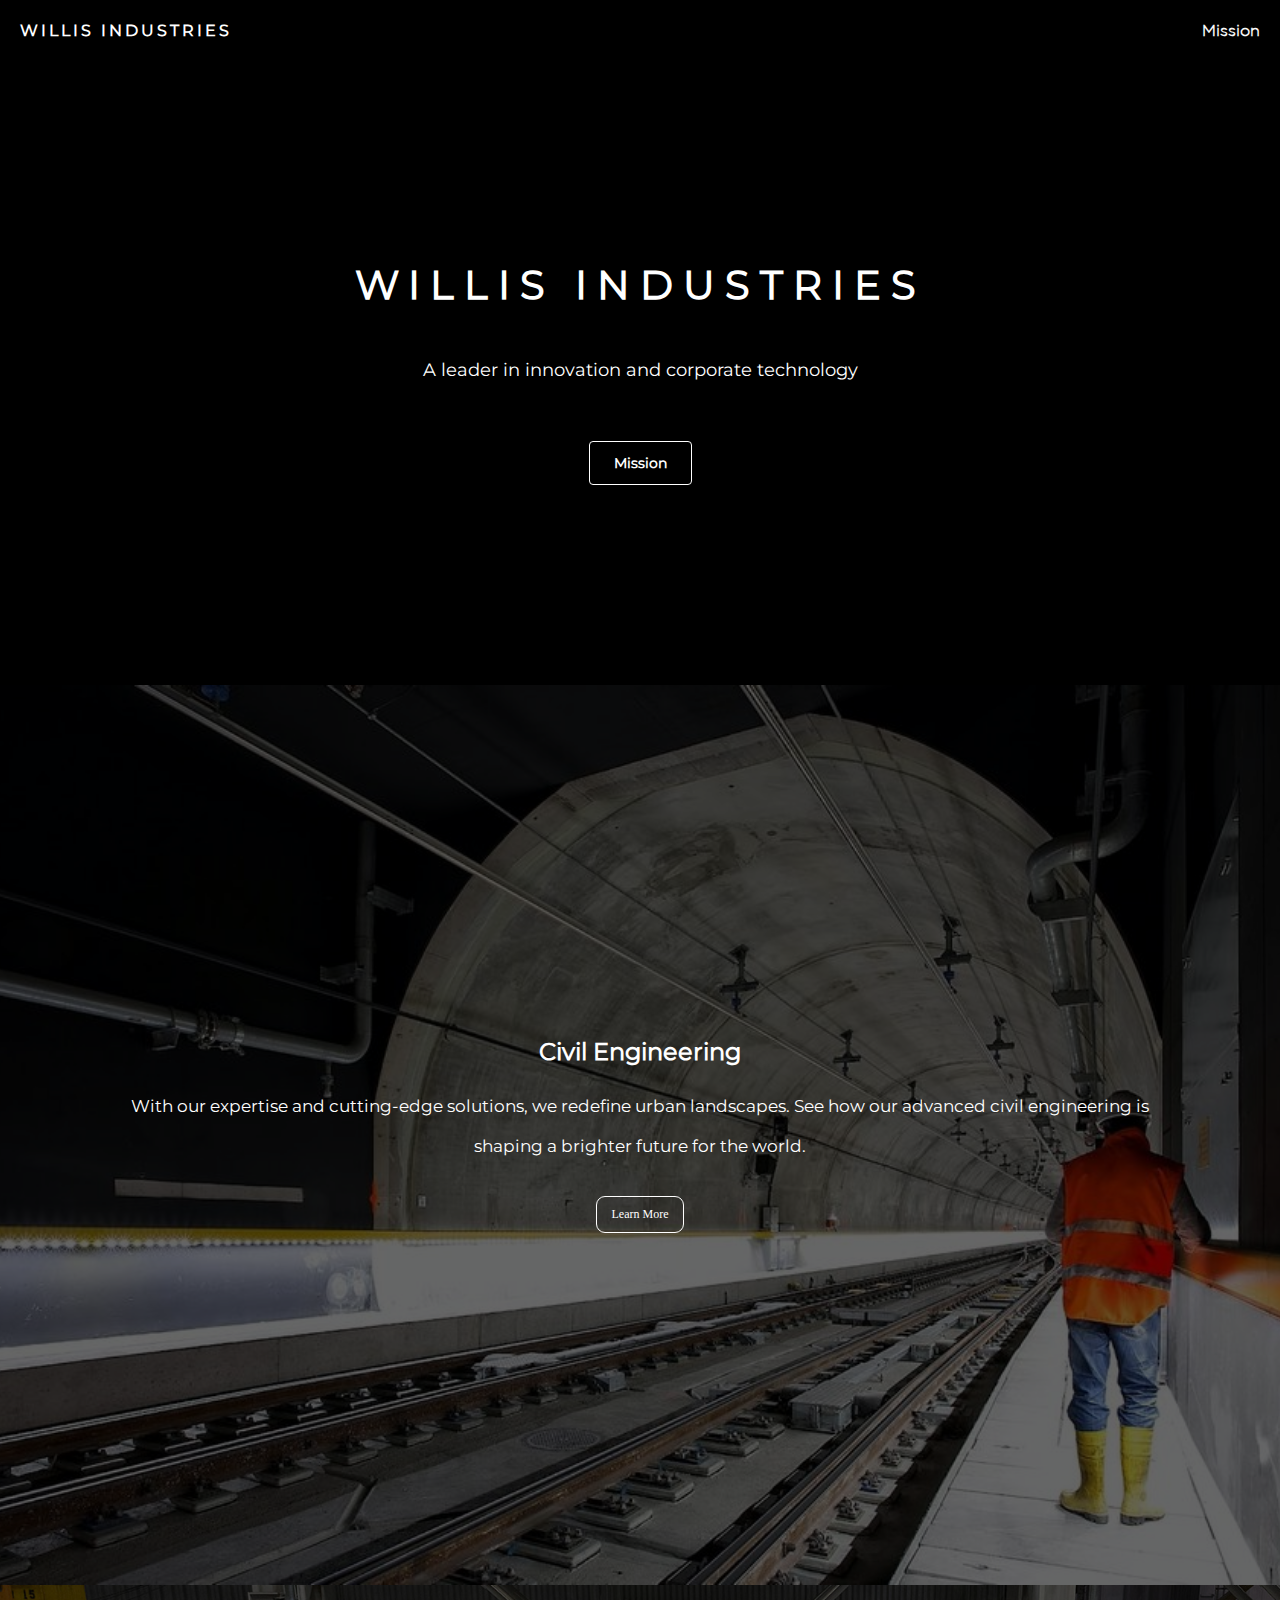
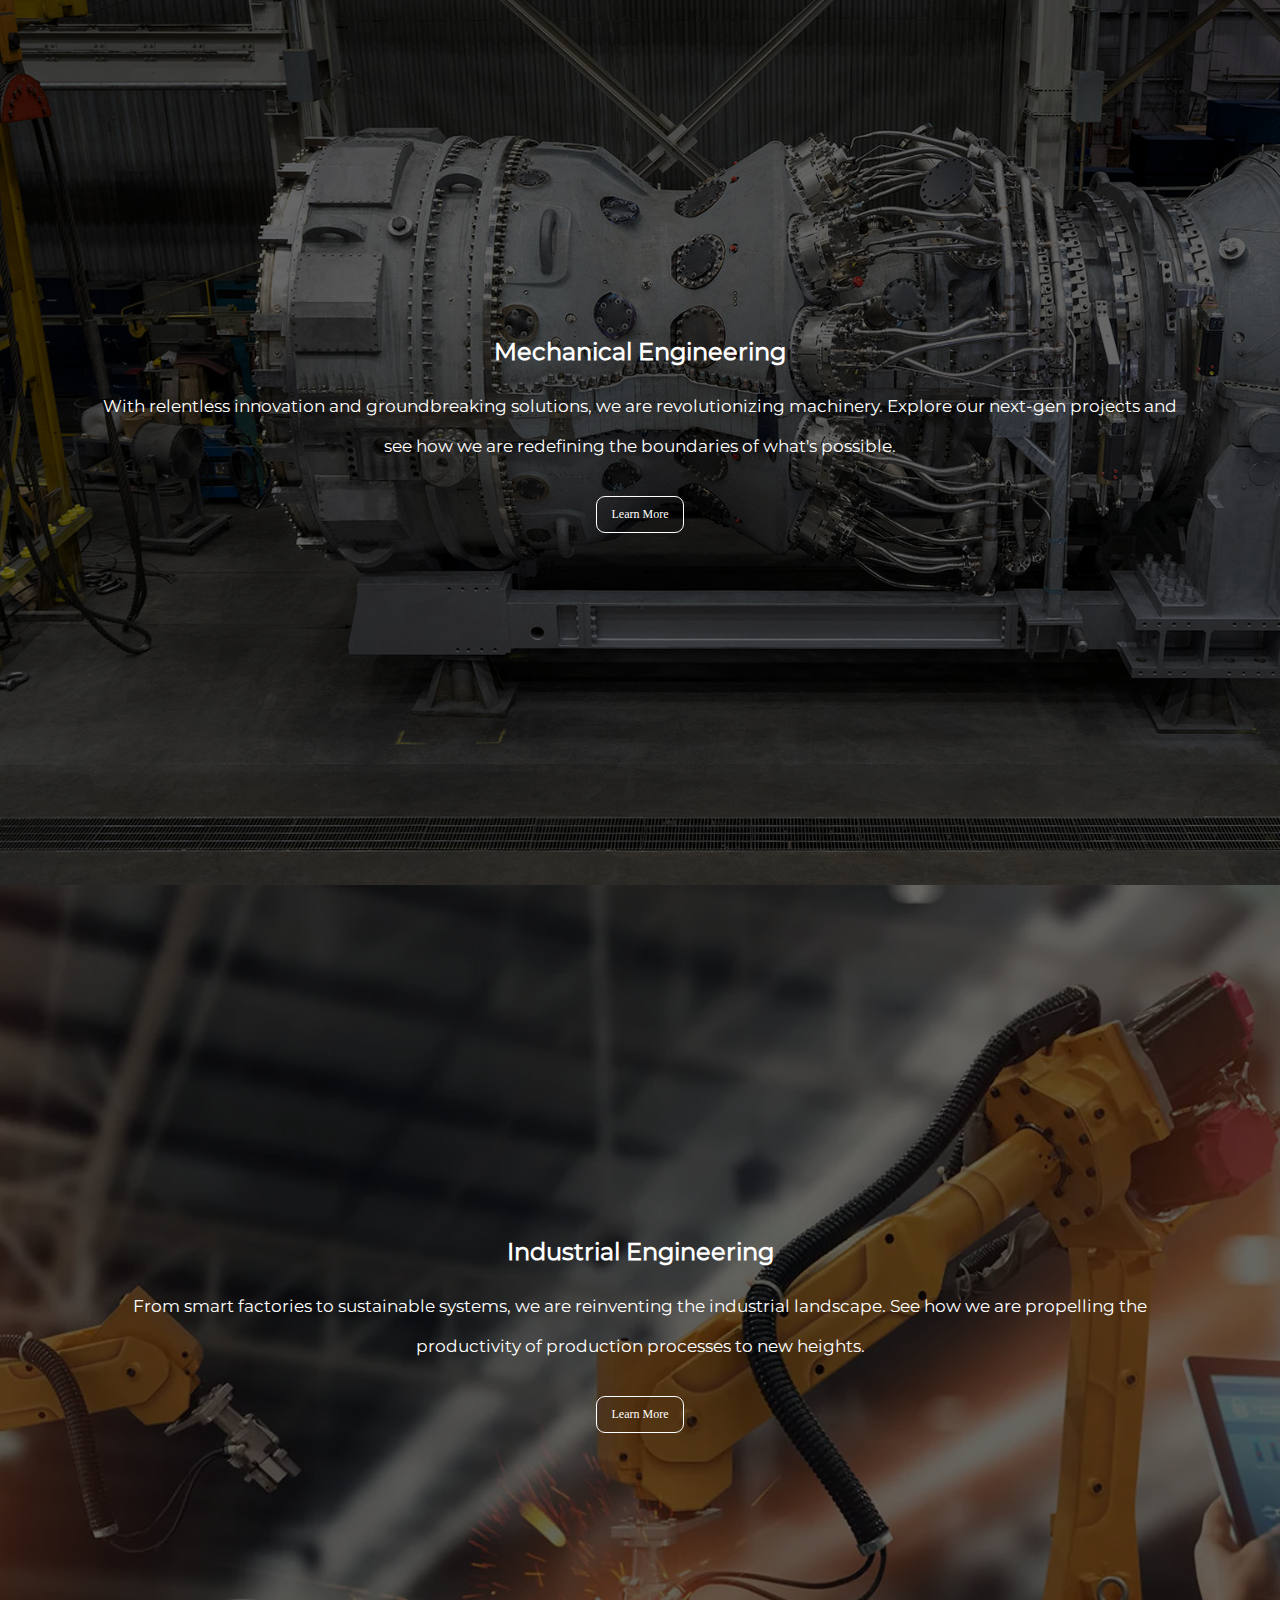
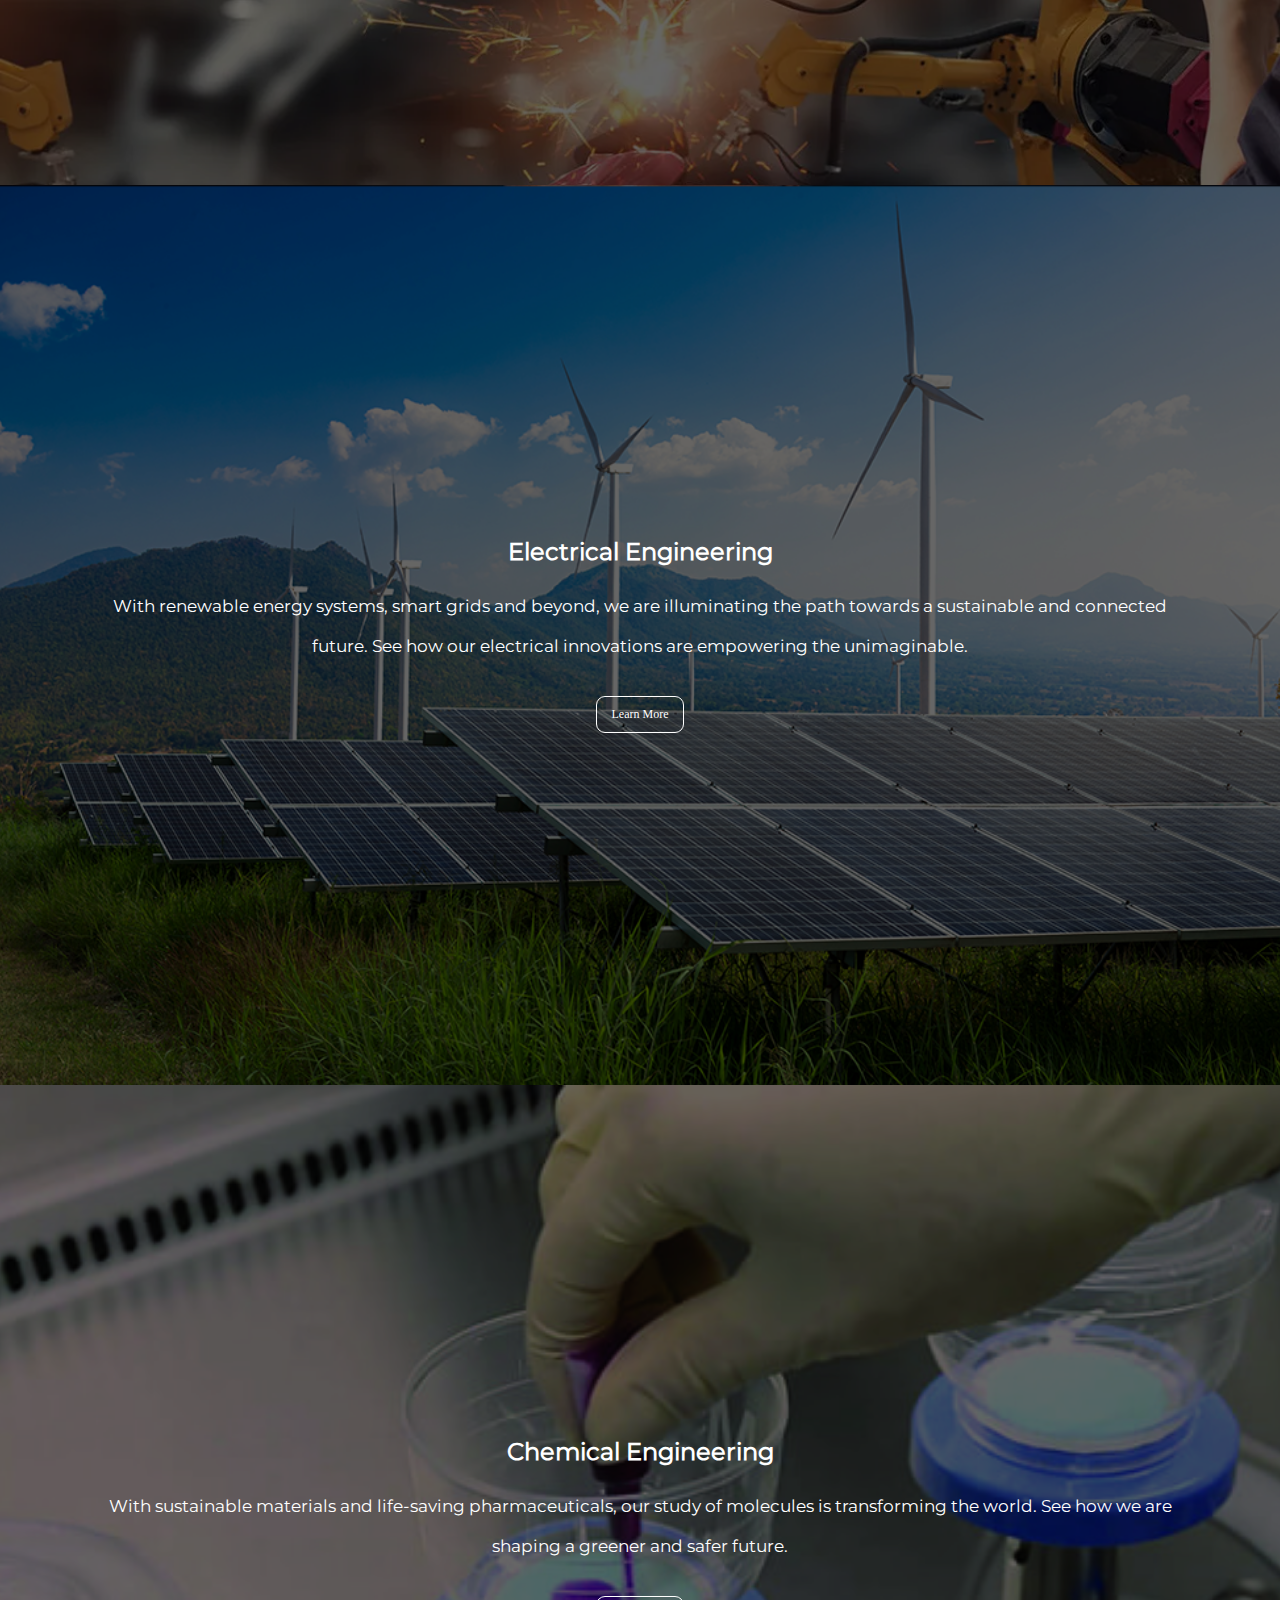
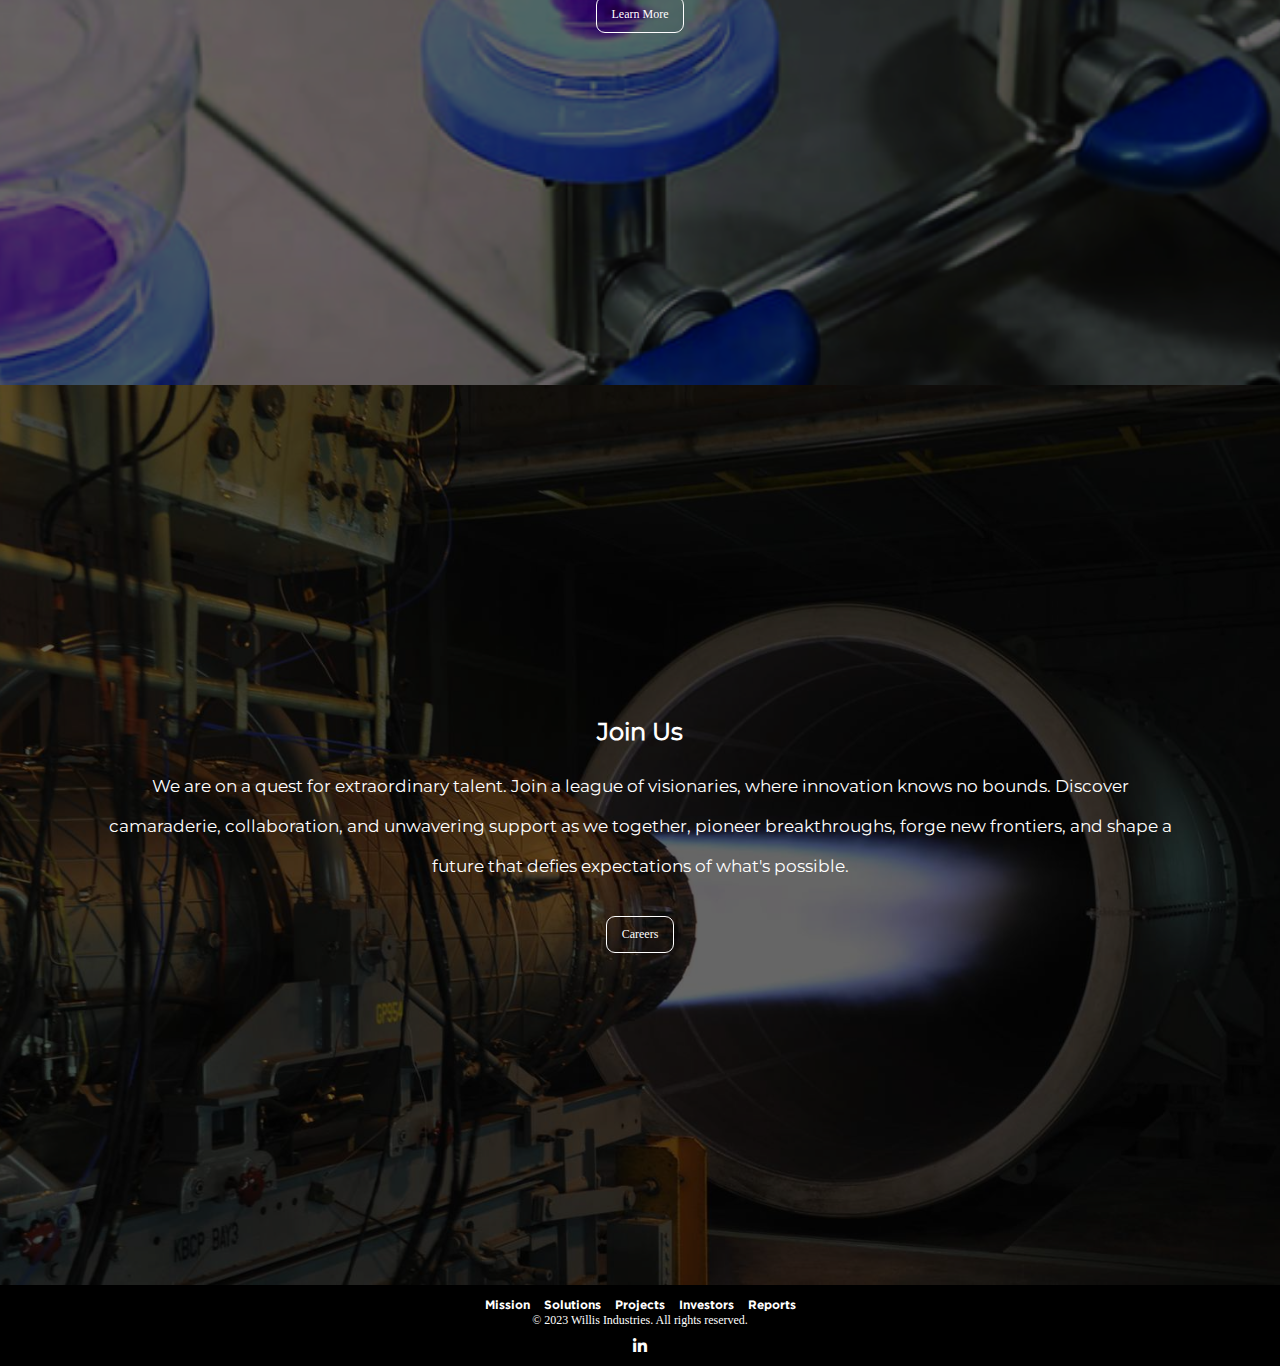
==== commit 5fdb3483: "temp airtable for join us" ====
--- a/index.html
+++ b/index.html
@@ -87,7 +87,7 @@
           <div class="box-content">
             <h3 class="box-title">Join Us</h3>
             <p class="box-description">We are on a quest for extraordinary talent. Join a league of visionaries, where innovation knows no bounds. Discover camaraderie, collaboration, and unwavering support as we together, pioneer breakthroughs, forge new frontiers, and shape a future that defies expectations of what's possible.</p>
-            <a href="carrers.html" class="box-learn-more">Careers</a>
+            <a href="https://airtable.com/shrtrQqaaoBt4Xm8i" class="box-learn-more">Careers</a>
           </div>
         </div>
       </div>
--- a/styles.css
+++ b/styles.css
@@ -124,13 +124,13 @@
 .navbar-item {
   display: inline-block;
   margin-left: 20px;
-  font-family: 'Gotham2';
+  font-family: 'Gotham2','Montserrat', sans-serif;
   
 }
 
 /* Hero Section */
 .hero {
-  padding: 200px 0px;
+  padding: 150px 0px;
   background-color: black;
   color: #fff;
   text-align: center;
@@ -479,7 +479,7 @@
   position: relative;
   width: 100%;
   height: 100%;
-  padding-bottom: 90vh;
+  padding-bottom: 100vh;
   }
 
 .box-title {
